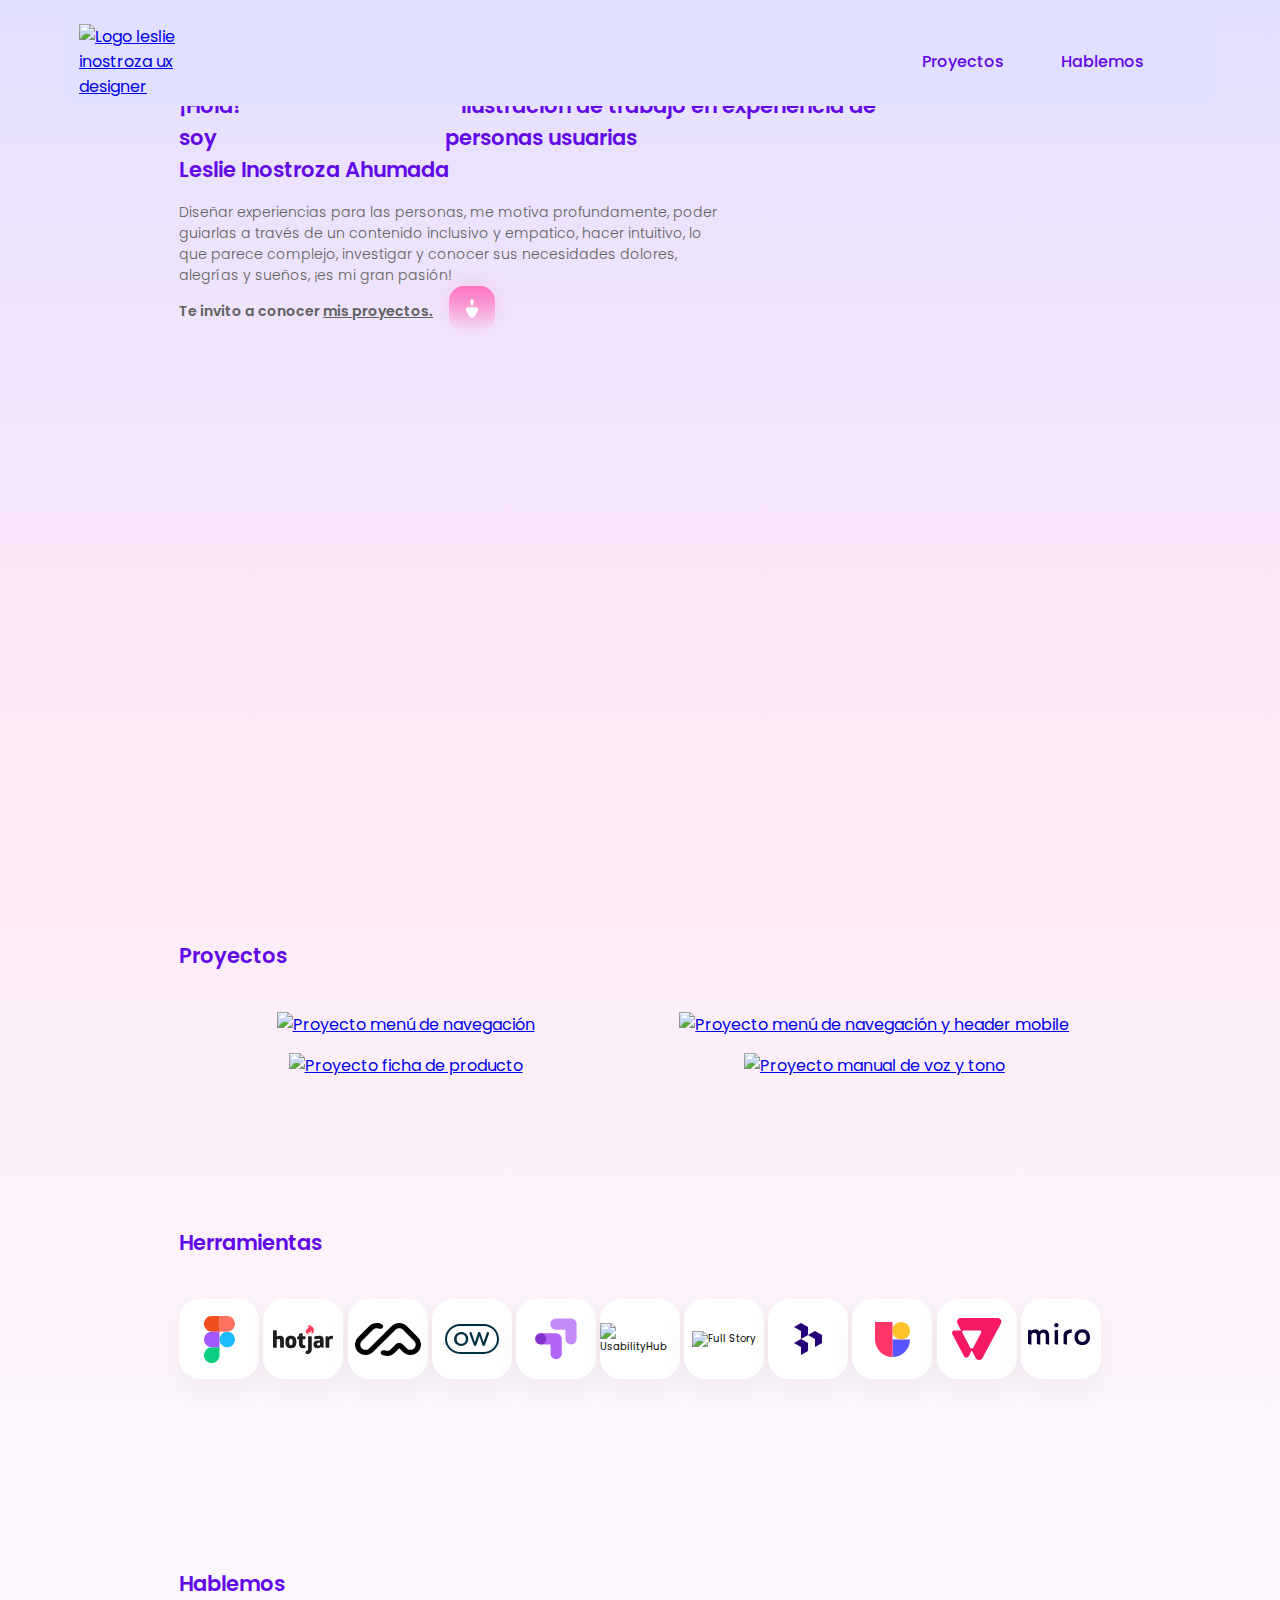
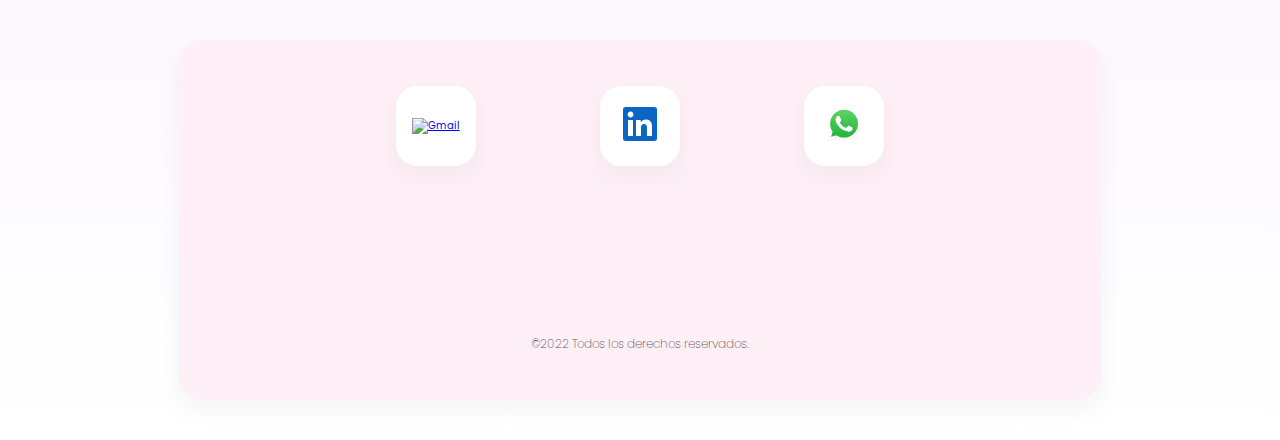
==== index.html @ a24a74ca "configuraciones" ====
<!DOCTYPE html>
<html lang="es">

<head>
  <meta charset="UTF-8">
  <meta http-equiv="X-UA-Compatible" content="IE=edge">
  <meta name="viewport" content="width=device-width, initial-scale=1.0">
  <title>Leslie Inostroza | UX Designer</title>
  <meta name="description" content="">
  <link rel="shortcut icon" href="file/favicon.ico" type="image/x-icon">
  <link rel="icon" href="file/favicon.ico" type="image/x-icon">
  <link rel="preconnect" href="https://fonts.googleapis.com">
  <link rel="preconnect" href="https://fonts.gstatic.com" crossorigin>
  <link href="https://fonts.googleapis.com/css2?family=Poppins:wght@100;200;300;400;500;600;700;800;900&display=swap"
    rel="stylesheet">
  <link rel="stylesheet" href="style.css">
</head>

<body>
  <!--Header mobile-->
  <section id="header-mobile">
    <nav>
      <a class="nav-item icon-nav" href="#">
        <img src="file/logo-2.png" alt="Logo leslie inostroza ux designer">
      </a>
      <div class="links">
        <a class="links-nav" href="#proyectos">
          Proyectos
        </a>
        <!--<a class="links-nav" href="#">
          Sobre mi
        </a>-->
        <a class="links-nav" href="#contacto">
          Hablemos
        </a>
      </div>
    </nav>
  </section>

  <!-- Resumén-->
  <section id="resumen">
    <div class="conteiner_section">
      <div class="content_text">
        <p>¡Hola!</p>
        <p>soy</p>
      </div>
      <div class="content_img">
        <img src="file/Leslie 1.png" alt="Ilustración de trabajo en experiencia de personas usuarias">
      </div>
    </div>
    <div class="name">
      <h1>Leslie Inostroza Ahumada</h1>
      <p class="text-resumen">Diseñar experiencias para las personas, me motiva profundamente, poder guiarlas a través
        de un contenido
        inclusivo y empatico, hacer intuitivo, lo que parece complejo, investigar y conocer sus necesidades dolores,
        alegrías y sueños,
        ¡es mi gran pasión!</p>
      <div class="link_proyectos">
        <p>Te invito a conocer <a href="#proyectos">mis proyectos.</a></p>

        <a class="icon-arrow" href="#proyectos">
          <svg width="26" height="25" viewBox="0 0 26 25" fill="none" xmlns="http://www.w3.org/2000/svg">
            <path
              d="M12.9931 11.2865C14.5261 11.2865 15.9236 11.3763 16.8347 11.5115C16.837 11.5136 16.8597 11.5188 16.898 11.5267L17.1591 11.5789C17.4924 11.6467 17.9931 11.7567 18.2173 11.8728C18.8553 12.2035 19.25 12.8501 19.25 13.5421V13.6024C19.2351 14.0535 18.8392 15.0012 18.8255 15.0012C18.1565 16.5955 16.0762 19.7387 14.6936 21.0023L14.6463 21.049C14.5421 21.1509 14.2887 21.3934 14.1164 21.5136C13.7975 21.7545 13.4027 21.875 13.008 21.875C12.5674 21.875 12.1578 21.7398 11.8227 21.4841C11.7619 21.4239 11.5049 21.1989 11.2915 20.9875C9.95475 19.7546 7.76891 16.5353 7.09996 14.8512C6.99325 14.5955 6.76606 13.949 6.75 13.6024C6.75 13.2717 6.82688 12.9558 6.97834 12.6547C7.19061 12.2785 7.52566 11.9785 7.92037 11.8126C8.19345 11.7069 9.01386 11.541 9.02878 11.541C9.92491 11.3763 11.3821 11.2865 12.9931 11.2865ZM13.0005 3.125C13.8736 3.125 14.5816 3.82613 14.5816 4.69089L14.2408 8.54425C14.2408 9.22265 13.6855 9.77265 13.0005 9.77265C12.3143 9.77265 11.7601 9.22265 11.7601 8.54425L11.4193 4.69089C11.4193 3.82613 12.1273 3.125 13.0005 3.125Z"
              fill="white" />
          </svg>
        </a>

      </div>
    </div>
  </section>

  <!-- Proyectos-->
  <section id="proyectos">
    <div class="name">
      <h2>Proyectos</h2>
    </div>

    <div class="content-carrusel">
      <div class="slider">

        <div class="slides">
          <div id="slide-1">
            <a href="proyectos/proyecto-1.html" target="_blank">
              <img class="img-slide" src="file/mCC.png" alt="Proyecto menú de navegación">
            </a>
            
          </div>
          <div id="slide-2">
            <a href="proyectos/proyecto-2.html">
              <img class="img-slide" src="file/tng.png" alt="Proyecto menú de navegación y header mobile">
            </a>
            
          </div>
          <div id="slide-3">
            <a href="proyectos/proyecto-3.html" target="_blank">
              <img class="img-slide" src="file/elite.png" alt="Proyecto ficha de producto">
            </a>
            
          </div>
          <div id="slide-4">
            <a href="proyectos/proyecto-4.html">
              <img class="img-slide" src="file/arcos.png" alt="Proyecto manual de voz y tono">
            </a>
            
          </div>


        </div>

        <p class="deslizar">Desliza hacía a la derecha, para conocer los proyectos.</p>
        <!-- <a href="#slide-1">1</a>
        <a href="#slide-2">2</a>
        <a href="#slide-3">3</a>
        <a href="#slide-4">4</a>
        <a href="#slide-5">5</a> -->
      </div>
    </div>

  </section>

  <!--Herramientas-->
  <section id="herramientas">
    <div class="name">
      <h2>Herramientas</h2>
    </div>

    <div class="content-carrusel">
      <!-- 
             https://via.placeholder.com/318x345"  -->

      <div class="slider">

        <div class="slides">
          <div id="slide-1" class="icono-herramienta">
            <svg width="31" height="47" viewBox="0 0 31 47" fill="none" xmlns="http://www.w3.org/2000/svg">
              <g clip-path="url(#clip0_2_64)">
                <path
                  d="M15.5 23.5C15.5 21.4225 16.3165 19.4301 17.7699 17.961C19.2233 16.492 21.1946 15.6667 23.25 15.6667C25.3054 15.6667 27.2767 16.492 28.7301 17.961C30.1835 19.4301 31 21.4225 31 23.5C31 25.5775 30.1835 27.57 28.7301 29.039C27.2767 30.5081 25.3054 31.3334 23.25 31.3334C21.1946 31.3334 19.2233 30.5081 17.7699 29.039C16.3165 27.57 15.5 25.5775 15.5 23.5Z"
                  fill="#1ABCFE" />
                <path
                  d="M0 39.1666C0 37.0891 0.816515 35.0967 2.26992 33.6276C3.72333 32.1586 5.69457 31.3333 7.75 31.3333H15.5V39.1666C15.5 41.2442 14.6835 43.2366 13.2301 44.7056C11.7767 46.1747 9.80543 47 7.75 47C5.69457 47 3.72333 46.1747 2.26992 44.7056C0.816515 43.2366 0 41.2442 0 39.1666H0Z"
                  fill="#0ACF83" />
                <path
                  d="M15.5 0V15.6667H23.25C25.3054 15.6667 27.2767 14.8414 28.7301 13.3723C30.1835 11.9033 31 9.91086 31 7.83333C31 5.7558 30.1835 3.76337 28.7301 2.29433C27.2767 0.825295 25.3054 0 23.25 0L15.5 0Z"
                  fill="#FF7262" />
                <path
                  d="M0 7.83333C0 9.91086 0.816515 11.9033 2.26992 13.3723C3.72333 14.8414 5.69457 15.6667 7.75 15.6667H15.5V0H7.75C5.69457 0 3.72333 0.825295 2.26992 2.29433C0.816515 3.76337 0 5.7558 0 7.83333H0Z"
                  fill="#F24E1E" />
                <path
                  d="M0 23.5C0 25.5775 0.816515 27.57 2.26992 29.039C3.72333 30.5081 5.69457 31.3334 7.75 31.3334H15.5V15.6667H7.75C5.69457 15.6667 3.72333 16.492 2.26992 17.961C0.816515 19.4301 0 21.4225 0 23.5H0Z"
                  fill="#A259FF" />
              </g>
              <defs>
                <clipPath id="clip0_2_64">
                  <rect width="31" height="47" fill="white" />
                </clipPath>
              </defs>
            </svg>
          </div>

          <div id="slide-2" class="icono-herramienta">
            <svg width="60" height="29" viewBox="0 0 60 29" fill="none" xmlns="http://www.w3.org/2000/svg">
              <g clip-path="url(#clip0_2_56)">
                <path fill-rule="evenodd" clip-rule="evenodd"
                  d="M3.72973 14.4592C4.35591 14.0783 5.07388 13.8778 5.80541 13.8795C6.80271 13.8795 7.11082 14.4673 7.11082 15.3328V21.7908C7.09027 21.9368 7.10386 22.0856 7.15052 22.2254C7.19717 22.3652 7.27558 22.492 7.37952 22.5959C7.48346 22.6998 7.61005 22.7778 7.74921 22.8237C7.88837 22.8696 8.03626 22.8821 8.18109 22.8604H9.80271C9.94814 22.8836 10.097 22.8721 10.2372 22.8268C10.3774 22.7815 10.5051 22.7038 10.61 22.5997C10.7149 22.4957 10.7941 22.3683 10.8412 22.2278C10.8883 22.0873 10.9019 21.9376 10.8811 21.7908V14.7694C10.8811 12.5242 9.96487 10.8423 6.82703 10.8423C5.77217 10.8321 4.73185 11.0905 3.80271 11.5935V6.36823C3.82615 6.2147 3.81206 6.05772 3.76165 5.91091C3.71123 5.7641 3.62603 5.63188 3.51341 5.52572C3.40079 5.41955 3.26415 5.34265 3.11535 5.30167C2.96655 5.26068 2.81006 5.25686 2.65946 5.29053H1.03784C0.894724 5.274 0.749749 5.2908 0.614099 5.33962C0.478449 5.38845 0.35575 5.468 0.255466 5.57213C0.155183 5.67627 0.0799946 5.80221 0.0357019 5.94024C-0.00859079 6.07827 -0.0208043 6.2247 3.50643e-06 6.36823V21.7582C-0.0262965 21.9066 -0.0170212 22.0592 0.0270579 22.2033C0.0711371 22.3474 0.148746 22.4788 0.25343 22.5866C0.358114 22.6944 0.486847 22.7755 0.628923 22.8231C0.770999 22.8707 0.922311 22.8835 1.07027 22.8604H2.6919C2.83738 22.8778 2.9849 22.8607 3.12269 22.8106C3.26048 22.7605 3.38473 22.6786 3.48553 22.5715C3.58634 22.4645 3.66092 22.3352 3.70331 22.194C3.74571 22.0528 3.75476 21.9035 3.72973 21.7582V14.4592Z"
                  fill="#1D1D1B" />
                <path fill-rule="evenodd" clip-rule="evenodd"
                  d="M17.9027 13.806C19.1838 13.806 19.6459 14.6225 19.6459 16.982C19.6459 19.3415 19.1838 20.1579 17.9027 20.1579C16.6216 20.1579 16.1513 19.3415 16.1513 16.982C16.1513 14.6225 16.6216 13.806 17.9027 13.806ZM17.9027 23.1543C22.2162 23.1543 23.3757 20.6315 23.3757 16.982C23.3757 13.3325 22.2162 10.8097 17.9027 10.8097C13.5892 10.8097 12.4216 13.3325 12.4216 16.982C12.4216 20.6315 13.5892 23.1543 17.9027 23.1543Z"
                  fill="#1D1D1B" />
                <path fill-rule="evenodd" clip-rule="evenodd"
                  d="M25.946 11.2506L24.8919 11.5363C24.2189 11.7241 23.9595 12.0344 23.9595 12.6385V13.1692C23.939 13.3163 23.9528 13.4661 23.9999 13.6069C24.047 13.7476 24.126 13.8754 24.2306 13.98C24.3353 14.0846 24.4628 14.1632 24.6029 14.2095C24.743 14.2559 24.8919 14.2687 25.0378 14.2469H25.946V19.0149C25.946 21.7745 27.1378 23.1543 30.446 23.1543C30.7969 23.1543 31.147 23.1215 31.4919 23.0563C31.7624 23.0091 32.0067 22.8648 32.1796 22.6502C32.3525 22.4355 32.4424 22.165 32.4324 21.8888V21.1214C32.4348 20.9892 32.4102 20.8581 32.3601 20.7359C32.31 20.6138 32.2355 20.5034 32.1412 20.4115C32.0469 20.3196 31.9348 20.2482 31.812 20.2018C31.6891 20.1554 31.5581 20.1349 31.427 20.1416H31.2C30.0081 20.1416 29.6595 19.6191 29.6595 18.7129V14.2469H31.4595C31.6049 14.2701 31.7537 14.2587 31.8939 14.2134C32.0342 14.1681 32.1619 14.0903 32.2668 13.9863C32.3717 13.8822 32.4509 13.7548 32.498 13.6143C32.545 13.4738 32.5587 13.3242 32.5378 13.1774V12.2466C32.5583 12.0996 32.5445 11.9497 32.4974 11.809C32.4504 11.6682 32.3713 11.5405 32.2667 11.4359C32.162 11.3313 32.0345 11.2527 31.8944 11.2063C31.7543 11.16 31.6054 11.1472 31.4595 11.1689H29.6433V9.20948C29.6433 8.48285 29.2216 7.99298 28.2405 8.25424L27.0324 8.58082C26.2216 8.80942 25.9135 9.07068 25.9135 9.74833L25.946 11.2506Z"
                  fill="#1D1D1B" />
                <path fill-rule="evenodd" clip-rule="evenodd"
                  d="M38.773 12.2466C38.7949 12.1 38.7824 11.9502 38.7364 11.8094C38.6904 11.6686 38.6121 11.5406 38.508 11.4357C38.4039 11.3309 38.2768 11.2521 38.1369 11.2058C37.997 11.1594 37.8483 11.1468 37.7027 11.1689H36.1378C35.9922 11.1468 35.8435 11.1594 35.7036 11.2058C35.5638 11.2521 35.4367 11.3309 35.3325 11.4357C35.2284 11.5406 35.1502 11.6686 35.1042 11.8094C35.0582 11.9502 35.0456 12.1 35.0676 12.2466V24.281C35.0866 24.4729 35.066 24.6667 35.007 24.8503C34.9479 25.0338 34.8518 25.203 34.7246 25.3472C34.5973 25.4914 34.4418 25.6075 34.2678 25.6882C34.0938 25.7688 33.9051 25.8123 33.7135 25.8159C32.9027 25.9138 32.6676 26.3629 32.6676 26.8772V27.9468C32.6676 28.6489 33.2027 29 34.0622 29C36.4946 29 38.773 27.7345 38.773 24.5586V12.2466Z"
                  fill="#1D1D1B" />
                <path fill-rule="evenodd" clip-rule="evenodd"
                  d="M47.027 17.431V20.0192C46.5576 20.4124 45.9585 20.6135 45.3486 20.5825C45.1666 20.5934 44.9843 20.5651 44.814 20.4994C44.6438 20.4337 44.4894 20.3321 44.3612 20.2015C44.233 20.0709 44.134 19.9142 44.0708 19.742C44.0075 19.5697 43.9816 19.3859 43.9946 19.2027C43.9946 18.2883 44.4162 17.7821 45.4703 17.6351L47.027 17.431ZM45.6486 13.8305C46.6541 13.8305 47.027 14.1081 47.027 14.647V15.3899L44.9027 15.6022C42.8108 15.8145 40.5 16.2799 40.5 19.4395C40.5 21.1948 41.5054 23.1543 44.4649 23.1543C45.7152 23.1864 46.9334 22.7533 47.8865 21.9378L47.9838 22.1092C48.2838 22.6481 48.4946 22.8277 49.0784 22.8277H49.573C49.7181 22.8513 49.8668 22.84 50.0067 22.7948C50.1467 22.7495 50.2741 22.6715 50.3784 22.5672C50.4828 22.463 50.5612 22.3353 50.6072 22.1947C50.6532 22.0541 50.6656 21.9045 50.6432 21.7582V15.2266C50.6432 12.614 49.8324 10.8097 45.6486 10.8097C44.4347 10.8171 43.228 10.9985 42.0649 11.3485C41.8068 11.4271 41.5843 11.5943 41.4361 11.8211C41.288 12.0479 41.2235 12.3198 41.2541 12.5895V13.2182C41.2494 13.3973 41.2885 13.5749 41.3679 13.7353C41.4473 13.8957 41.5646 14.0339 41.7096 14.1379C41.8545 14.2419 42.0226 14.3085 42.1991 14.3318C42.3755 14.3551 42.555 14.3343 42.7216 14.2714C43.6817 14.0199 44.6656 13.8721 45.6568 13.8305H45.6486Z"
                  fill="#1D1D1B" />
                <path fill-rule="evenodd" clip-rule="evenodd"
                  d="M60 11.8629C60 11.2097 59.6757 10.8097 58.6216 10.8097C57.4 10.8124 56.2138 11.223 55.2487 11.9772C54.9162 11.3975 54.8433 11.1608 54.1946 11.1608H53.6108C53.4644 11.1383 53.3149 11.151 53.1743 11.1978C53.0337 11.2445 52.906 11.3241 52.8017 11.4299C52.6974 11.5357 52.6194 11.6649 52.574 11.8068C52.5286 11.9487 52.5172 12.0994 52.5406 12.2466V21.799C52.5214 21.9444 52.536 22.0922 52.5833 22.2309C52.6306 22.3696 52.7092 22.4954 52.813 22.5983C52.9167 22.7012 53.0428 22.7784 53.1812 22.8239C53.3197 22.8694 53.4668 22.8819 53.6108 22.8604H55.2324C55.3773 22.8822 55.5252 22.8696 55.6643 22.8237C55.8035 22.7778 55.9301 22.6998 56.034 22.5959C56.1379 22.4921 56.2164 22.3652 56.263 22.2254C56.3097 22.0856 56.3233 21.9368 56.3027 21.7908V14.6061C57.0971 14.1085 58.0188 13.8559 58.9541 13.8795C59.0949 13.8935 59.237 13.8758 59.3702 13.8278C59.5034 13.7798 59.6244 13.7027 59.7244 13.602C59.8244 13.5012 59.901 13.3794 59.9487 13.2453C59.9964 13.1112 60.0139 12.9681 60 12.8263V11.8629Z"
                  fill="#1D1D1B" />
                <path
                  d="M40.3459 3.04533C38.9757 0.547016 34.9459 0 34.9459 0C35.1966 0.260699 35.3852 0.575418 35.4972 0.92033C35.6093 1.26524 35.6419 1.6313 35.5927 1.9908C35.5435 2.3503 35.4137 2.69381 35.2131 2.99533C35.0126 3.29685 34.7465 3.54847 34.4351 3.73114C32.9351 4.76802 32.3432 6.11515 32.9838 7.59291C33.2356 8.10114 33.6182 8.53207 34.0916 8.8408C34.5651 9.14954 35.1121 9.32477 35.6757 9.34825C35.3719 8.65914 35.3202 7.88402 35.5297 7.16019L35.6027 6.90709C35.732 7.14039 35.9304 7.32718 36.1703 7.44136C36.4101 7.55554 36.6794 7.59139 36.9405 7.54392C37.2843 7.40164 37.5629 7.1353 37.7219 6.79704C37.8808 6.45878 37.9087 6.07295 37.8 5.71509C37.7581 5.52931 37.6898 5.35058 37.5973 5.1844H37.6784C38.5378 5.42934 38.9513 6.72748 38.6108 8.08277C38.5051 8.49124 38.3295 8.87803 38.0919 9.22579C38.7362 9.02987 39.3225 8.67706 39.7991 8.19858C40.2757 7.7201 40.6278 7.1307 40.8243 6.48254C41.0946 5.31675 40.924 4.0914 40.3459 3.04533Z"
                  fill="#FD3A5C" />
              </g>
              <defs>
                <clipPath id="clip0_2_56">
                  <rect width="60" height="29" fill="white" />
                </clipPath>
              </defs>
            </svg>
          </div>
          <div id="slide-3" class="icono-herramienta">
            <svg width="66" height="33" viewBox="0 0 66 33" fill="none" xmlns="http://www.w3.org/2000/svg">
              <g clip-path="url(#clip0_2_54)">
                <path fill-rule="evenodd" clip-rule="evenodd"
                  d="M3.09647 29.0044C-1.03221 24.9119 -1.03215 18.2769 3.0966 14.1845L14.3105 3.06933C17.8007 -0.390186 23.1242 -0.925225 27.1814 1.46422C28.4364 2.20329 28.4254 3.89873 27.3932 4.92183C26.361 5.94495 24.6761 5.85689 23.275 5.45072C21.481 4.93062 19.4634 5.37182 18.0484 6.77431L6.8345 17.8895C4.77014 19.9357 4.77012 23.2532 6.83443 25.2995C8.89885 27.3457 12.246 27.3457 14.3104 25.2995L36.7378 3.06948C40.8666 -1.02294 47.5607 -1.02295 51.6895 3.06942L62.9033 14.1845C67.0322 18.2769 67.0322 24.912 62.9034 29.0044C58.7746 33.0968 52.0806 33.0968 47.9518 29.0044L44.2139 25.2994L39.5415 29.9307C36.0512 33.3902 30.7278 33.9253 26.6705 31.5358C25.4155 30.7967 25.4265 29.1013 26.4587 28.0782C27.4909 27.0551 29.1758 27.1431 30.5769 27.5493C32.371 28.0694 34.3885 27.6282 35.8035 26.2257L40.6094 21.4621C42.6001 19.4889 45.8276 19.4889 47.8182 21.4621L51.6897 25.2995C53.7541 27.3457 57.1012 27.3457 59.1655 25.2995C61.2299 23.2533 61.2298 19.9356 59.1655 17.8895L47.9516 6.77444C45.8872 4.72828 42.5402 4.72828 40.4758 6.77451L18.0483 29.0045C13.9195 33.097 7.22522 33.097 3.09647 29.0044Z"
                  fill="black" />
              </g>
              <defs>
                <clipPath id="clip0_2_54">
                  <rect width="66" height="33" fill="white" />
                </clipPath>
              </defs>
            </svg>

          </div>
          <div id="slide-4" class="icono-herramienta">
            <svg width="54" height="30" viewBox="0 0 54 30" fill="none" xmlns="http://www.w3.org/2000/svg">
              <path fill-rule="evenodd" clip-rule="evenodd"
                d="M39 0H15C11.0218 0 7.20644 1.58035 4.3934 4.3934C1.58035 7.20644 0 11.0218 0 15C0 18.9782 1.58035 22.7936 4.3934 25.6066C7.20644 28.4196 11.0218 30 15 30H39C42.9782 30 46.7936 28.4196 49.6066 25.6066C52.4196 22.7936 54 18.9782 54 15C54 11.0218 52.4196 7.20644 49.6066 4.3934C46.7936 1.58035 42.9782 0 39 0ZM39 2C42.4478 2 45.7544 3.36964 48.1924 5.80761C50.6304 8.24558 52 11.5522 52 15C52 18.4478 50.6304 21.7544 48.1924 24.1924C45.7544 26.6304 42.4478 28 39 28H15C11.5522 28 8.24558 26.6304 5.80761 24.1924C3.36964 21.7544 2 18.4478 2 15C2 11.5522 3.36964 8.24558 5.80761 5.80761C8.24558 3.36964 11.5522 2 15 2H39ZM21.2 10C21.8646 10.6471 22.386 11.4265 22.7305 12.2878C23.075 13.1491 23.235 14.073 23.2 15C23.2165 15.9336 23.0383 16.8604 22.6768 17.7212C22.3152 18.5821 21.7782 19.3582 21.1 20C20.4399 20.647 19.6582 21.1568 18.8 21.5001C17.9418 21.8433 17.0242 22.0132 16.1 22C15.1748 22.0219 14.2547 21.8558 13.3955 21.5118C12.5363 21.1678 11.7559 20.653 11.1015 19.9985C10.447 19.3441 9.93223 18.5637 9.58821 17.7045C9.24418 16.8453 9.07809 15.9252 9.1 15C9.1585 13.1312 9.90654 11.3501 11.2 10C11.8601 9.35304 12.6418 8.84321 13.5 8.49994C14.3582 8.15668 15.2758 7.98676 16.2 8C17.127 7.96504 18.0509 8.12498 18.9122 8.46949C19.7735 8.814 20.5529 9.3354 21.2 10ZM34.3 8.1C34.5725 8.09138 34.8398 8.17581 35.0579 8.3394C35.2761 8.50299 35.432 8.73598 35.5 9L38.5 18.2L41.7 9C41.798 8.75421 41.9619 8.54018 42.1736 8.38141C42.3853 8.22265 42.6366 8.12528 42.9 8.1C43.2017 8.09895 43.4927 8.21156 43.715 8.41541C43.9374 8.61925 44.0749 8.89938 44.1 9.2C44.1156 9.37282 44.0808 9.54646 44 9.7L40 20.9C39.94 21.1766 39.7893 21.4251 39.5719 21.6063C39.3545 21.7875 39.0828 21.8908 38.8 21.9H38.6C38.313 21.9061 38.0335 21.8082 37.813 21.6245C37.5924 21.4407 37.4458 21.1834 37.4 20.9L34.4 12.1L31.4 20.9C31.3542 21.1834 31.2076 21.4407 30.987 21.6245C30.7665 21.8082 30.487 21.9061 30.2 21.9H30C29.713 21.9061 29.4335 21.8082 29.213 21.6245C28.9924 21.4407 28.8458 21.1834 28.8 20.9L24.5 9.8C24.4093 9.65013 24.3739 9.47323 24.4 9.3C24.4051 8.98335 24.5332 8.68111 24.7572 8.45717C24.9811 8.23323 25.2833 8.10515 25.6 8.1C25.8648 8.12074 26.1182 8.21637 26.3307 8.37573C26.5432 8.53509 26.706 8.75161 26.8 9L29.9 18.3L32.9 9C32.968 8.73598 33.1239 8.50299 33.342 8.3394C33.5602 8.17581 33.8275 8.09138 34.1 8.1H34.3ZM16.2 10.2C15.5836 10.1966 14.9731 10.319 14.4056 10.5597C13.8382 10.8004 13.3259 11.1544 12.9 11.6C12.4618 12.0433 12.1271 12.578 11.9196 13.1657C11.7122 13.7535 11.6372 14.3799 11.7 15C11.6744 16.2593 12.1408 17.479 13 18.4C13.428 18.8427 13.9408 19.1948 14.5077 19.4353C15.0747 19.6758 15.6842 19.7997 16.3 19.7997C16.9158 19.7997 17.5253 19.6758 18.0923 19.4353C18.6592 19.1948 19.172 18.8427 19.6 18.4C20.3743 17.5289 20.8045 16.4055 20.81 15.24V15C20.8356 14.3797 20.7356 13.7605 20.516 13.1798C20.2965 12.599 19.9619 12.0686 19.5323 11.6203C19.1027 11.172 18.587 10.8152 18.0161 10.5711C17.4452 10.327 16.8309 10.2008 16.21 10.2H16.2Z"
                fill="#013042" />
            </svg>
          </div>
          <div id="slide-5" class="icono-herramienta">
            <svg width="42" height="42" viewBox="0 0 42 42" fill="none" xmlns="http://www.w3.org/2000/svg">
              <path
                d="M26.7291 20.7396C26.6901 17.6588 24.138 15.2708 21 15.2708H5.89581C2.92706 15.4088 0.427063 17.7526 0.427063 20.7396C0.427063 23.7265 2.92706 26.3307 5.89581 26.4687H15.5312V35.5833C15.5312 38.7682 18.1666 41.3125 21.2604 41.3125C24.3515 41.3125 26.7291 38.7682 26.7291 35.5833V20.7396Z"
                fill="#B366F6" />
              <path
                d="M5.76561 26.4687C8.85783 26.4687 11.3646 23.962 11.3646 20.8698C11.3646 17.7776 8.85783 15.2708 5.76561 15.2708C2.6734 15.2708 0.166656 17.7776 0.166656 20.8698C0.166656 23.962 2.6734 26.4687 5.76561 26.4687Z"
                fill="#8430CE" />
              <path
                d="M41.5729 5.89581C41.5338 2.81508 38.9817 0.427063 35.8437 0.427063H20.7396C17.7708 0.565084 15.2708 2.90883 15.2708 5.89581C15.2708 8.88279 17.7708 11.487 20.7396 11.625H30.375V20.7396C30.375 23.9245 33.0104 26.4687 36.1041 26.4687C39.1953 26.4687 41.5729 23.9245 41.5729 20.7396V5.89581Z"
                fill="#C58AF8" />
            </svg>
          </div>
          <div id="slide-1" class="icono-herramienta">
            <img src="file/UH.png" alt="UsabilityHub">
          </div>
          <div id="slide-2" class="icono-herramienta">
            <img src="file/fs.png" alt="Full Story">
          </div>
          <div id="slide-3" class="icono-herramienta">
            <svg width="32" height="32" viewBox="0 0 32 32" fill="none" xmlns="http://www.w3.org/2000/svg">
              <path fill-rule="evenodd" clip-rule="evenodd"
                d="M30 20L23 24V16L16 11.956L23 8L30 12V20ZM15.999 12L8.999 16V8L2 4L9 0L15.999 4V12ZM15.999 28L8.999 32L9 24L2 20L8.999 16L15.999 20V28Z"
                fill="#230078" />
            </svg>
          </div>
          <div id="slide-4" class="icono-herramienta">
            <svg width="35" height="35" viewBox="0 0 35 35" fill="none" xmlns="http://www.w3.org/2000/svg">
              <path fill-rule="evenodd" clip-rule="evenodd" d="M17.5 17.5H35C35 27.1923 27.1923 35 17.5 35V17.5Z"
                fill="#5854FF" />
              <path fill-rule="evenodd" clip-rule="evenodd" d="M17.5 0H0V17.5C0 27.1923 7.80769 35 17.5 35V0Z"
                fill="#FF3666" />
              <path fill-rule="evenodd" clip-rule="evenodd"
                d="M35 8.75C35 13.5962 31.0962 17.5 26.25 17.5C21.4038 17.5 17.5 13.5962 17.5 8.75C17.5 3.90385 21.4038 0 26.25 0C31.0962 0 35 3.90385 35 8.75Z"
                fill="#FFC329" />
            </svg>
          </div>
          <div id="slide-5" class="icono-herramienta">
            <svg width="50" height="42" viewBox="0 0 50 42" fill="none" xmlns="http://www.w3.org/2000/svg">
              <path
                d="M45.6776 0H8.80763C5.94872 0 4.11804 3.02386 5.45581 5.5377L9.1438 12.4858H2.45791C2.0345 12.4859 1.6183 12.5949 1.24962 12.802C0.880939 13.0092 0.572279 13.3075 0.353533 13.6682C0.134787 14.0289 0.0133699 14.4397 0.00104247 14.8608C-0.0112849 15.2818 0.0858942 15.699 0.283168 16.0717L12.1456 38.4098C12.3548 38.8027 12.6675 39.1314 13.0504 39.3607C13.4332 39.59 13.8716 39.7112 14.3184 39.7112C14.7652 39.7112 15.2036 39.59 15.5864 39.3607C15.9693 39.1314 16.2821 38.8027 16.4912 38.4098L19.7129 32.3758L23.7548 39.9889C25.1773 42.6666 29.0309 42.6715 30.4584 39.9968L48.9387 5.39744C50.245 2.9503 48.4626 0 45.6776 0ZM29.1157 14.7829L21.1472 29.7051C21.008 29.9663 20.7998 30.1849 20.5451 30.3374C20.2904 30.4898 19.9988 30.5703 19.7015 30.5703C19.4043 30.5703 19.1127 30.4898 18.858 30.3374C18.6032 30.1849 18.3951 29.9663 18.2558 29.7051L10.3643 14.8457C10.2324 14.5979 10.167 14.3205 10.1745 14.0402C10.182 13.76 10.2621 13.4864 10.4071 13.246C10.552 13.0056 10.7569 12.8065 11.0019 12.668C11.2469 12.5295 11.5237 12.4562 11.8055 12.4554H27.7099C27.9846 12.4554 28.2547 12.5262 28.4938 12.6608C28.733 12.7954 28.933 12.9892 29.0745 13.2235C29.216 13.4578 29.2942 13.7246 29.3014 13.9978C29.3086 14.2711 29.2446 14.5415 29.1157 14.7829Z"
                fill="#F71963" />
            </svg>
          </div>

          <div id="slide-5" class="icono-herramienta">
            <svg width="68" height="34" viewBox="0 0 68 34" fill="none" xmlns="http://www.w3.org/2000/svg">
              <path fill-rule="evenodd" clip-rule="evenodd" d="M27.642 22.11V8.319L31.053 7.654V22.804L27.642 22.11V22.11ZM36.561 13.816C36.561 9.699 38.998 8.475 42.748 7.62L44.714 7.302V10.857L42.748 11.217C41.058 11.539 39.973 12.408 39.973 14.332V22.803L36.561 22.11V13.816V13.816ZM22.134 13.321V22.803L18.723 22.11V13.32C18.723 11.817 17.624 10.747 16.005 10.747C14.386 10.747 13.287 11.817 13.287 13.321V22.803L9.876 22.11V13.32C9.876 11.817 8.777 10.747 7.158 10.747C5.51 10.747 4.412 11.817 4.412 13.321V22.803L1 22.11V8.319L4.412 7.654V9.215C5.366 8.059 6.812 7.335 8.459 7.335C9.799 7.335 11.439 8.077 12.366 9.404C13.295 8.195 14.848 7.402 16.754 7.376C19.154 7.344 22.134 8.839 22.134 13.321V13.321ZM55.412 23.121C50.674 23.121 47.505 19.953 47.505 15.214C47.505 10.475 50.674 7.336 55.412 7.336C59.976 7.336 63 10.476 63 15.214C63 19.953 59.976 23.122 55.412 23.122V23.121ZM55.412 19.924C57.883 19.924 59.512 18.034 59.512 15.214C59.512 12.394 57.883 10.534 55.412 10.534C52.767 10.534 50.993 12.394 50.993 15.214C50.993 18.034 52.767 19.924 55.413 19.924H55.412ZM29.42 5.294C28.131 5.294 27.27 4.432 27.27 3.143C27.27 1.853 28.131 1 29.42 1C30.661 1 31.484 1.854 31.484 3.143C31.484 4.432 30.661 5.293 29.42 5.293V5.294Z" fill="#050038"/>
              </svg>
          </div>


        </div>
      </div>
    </div>

  </section>

  <!--Footer-->

  <footer id="contacto">
    <div class="name">
      <h2>Hablemos</h2>
    </div>
    <div class="content-contacto">
      <div class="slides">
        <div id="slide-1">
          <a href="mailto:leslie.ino@gmail.com" target="_blank">
            <img src="file/gmail.png" alt="Gmail">
          </a>

        </div>
        <div id="slide-2">
          <a href="https://www.linkedin.com/in/leslieinostroza/" target="_blank">
            <svg width="34" height="34" viewBox="0 0 34 34" fill="none" xmlns="http://www.w3.org/2000/svg">
              <path
                d="M34 2.5V31.5C34 32.163 33.7366 32.7989 33.2678 33.2678C32.7989 33.7366 32.163 34 31.5 34H2.5C1.83696 34 1.20107 33.7366 0.732233 33.2678C0.263392 32.7989 0 32.163 0 31.5L0 2.5C0 1.83696 0.263392 1.20107 0.732233 0.732233C1.20107 0.263392 1.83696 0 2.5 0L31.5 0C32.163 0 32.7989 0.263392 33.2678 0.732233C33.7366 1.20107 34 1.83696 34 2.5V2.5ZM10 13H5V29H10V13ZM10.45 7.5C10.4526 7.12179 10.3807 6.74677 10.2384 6.39634C10.0961 6.04591 9.88621 5.72695 9.62063 5.45765C9.35505 5.18836 9.03903 4.97402 8.69062 4.82686C8.3422 4.67971 7.96821 4.60262 7.59 4.6H7.5C6.73087 4.6 5.99325 4.90553 5.44939 5.44939C4.90553 5.99325 4.6 6.73087 4.6 7.5C4.6 8.26913 4.90553 9.00675 5.44939 9.55061C5.99325 10.0945 6.73087 10.4 7.5 10.4V10.4C7.87824 10.4093 8.2546 10.344 8.60758 10.2078C8.96057 10.0716 9.28326 9.86717 9.55721 9.60622C9.83117 9.34527 10.051 9.03289 10.2042 8.68694C10.3574 8.34099 10.4409 7.96824 10.45 7.59V7.5ZM29 19.28C29 14.47 25.94 12.6 22.9 12.6C21.9046 12.5502 20.9136 12.7622 20.0258 13.2149C19.1379 13.6676 18.3843 14.3451 17.84 15.18H17.7V13H13V29H18V20.49C17.9277 19.6184 18.2023 18.7535 18.764 18.0832C19.3257 17.4129 20.1292 16.9913 21 16.91H21.19C22.78 16.91 23.96 17.91 23.96 20.43V29H28.96L29 19.28Z"
                fill="#0A66C2" />
            </svg>
          </a>

        </div>
        <div id="slide-3">
          <a href="https://wa.me/56949553892/?text=Hola Leslie, me interesó tu trabajo, ¿podemos conversar?"
            target="_blank">
            <svg width="36" height="36" viewBox="0 0 36 36" fill="none" xmlns="http://www.w3.org/2000/svg">
              <path
                d="M1.75699 34.14L4.06099 25.746C2.64152 23.2872 1.89416 20.4982 1.89399 17.659C1.89399 8.73604 9.16199 1.46704 18.085 1.46704C22.419 1.46704 26.48 3.15704 29.551 6.21004C31.0583 7.71078 32.2534 9.49515 33.0675 11.4602C33.8816 13.4252 34.2984 15.5321 34.294 17.659C34.294 26.582 27.026 33.85 18.102 33.85C15.39 33.85 12.728 33.168 10.356 31.871L1.75699 34.141V34.14Z"
                fill="url(#paint0_linear_394_1642)" />
              <path
                d="M1.177 34.7201L3.566 26.0361C2.0981 23.4886 1.32723 20.5993 1.331 17.6591C1.314 8.39412 8.838 0.870117 18.085 0.870117C22.573 0.870117 26.787 2.61012 29.96 5.78412C31.524 7.33997 32.7636 9.19072 33.6071 11.2291C34.4506 13.2675 34.8813 15.4531 34.874 17.6591C34.874 26.9061 27.35 34.4301 18.102 34.4301C15.287 34.4301 12.54 33.7301 10.083 32.3831L1.177 34.7201ZM10.476 29.3631L10.988 29.6701C13.137 30.9417 15.5879 31.6134 18.085 31.6151C25.763 31.6151 32.025 25.3541 32.025 17.6751C32.025 13.9561 30.575 10.4421 27.947 7.81512C26.6547 6.5155 25.118 5.48449 23.4254 4.7815C21.7328 4.07851 19.9178 3.71745 18.085 3.71912C10.39 3.72012 4.13 9.98112 4.13 17.6601C4.13 20.2871 4.864 22.8641 6.263 25.0821L6.587 25.6111L5.171 30.7631L10.477 29.3641L10.476 29.3631Z"
                fill="url(#paint1_linear_394_1642)" />
              <path fill-rule="evenodd" clip-rule="evenodd"
                d="M13.905 10.63C13.598 9.93 13.257 9.913 12.967 9.913C12.711 9.896 12.437 9.896 12.147 9.896C11.875 9.896 11.414 9.998 11.022 10.425C10.629 10.851 9.55499 11.858 9.55499 13.922C9.55499 15.987 11.056 17.983 11.261 18.256C11.465 18.529 14.161 22.896 18.427 24.586C21.975 25.985 22.692 25.712 23.46 25.626C24.227 25.541 25.934 24.62 26.292 23.63C26.633 22.658 26.633 21.805 26.531 21.634C26.429 21.464 26.138 21.361 25.729 21.139C25.302 20.935 23.255 19.911 22.863 19.774C22.47 19.638 22.197 19.57 21.924 19.979C21.651 20.406 20.849 21.344 20.594 21.617C20.354 21.89 20.099 21.924 19.689 21.719C19.263 21.515 17.915 21.071 16.311 19.638C15.065 18.528 14.229 17.147 13.973 16.738C13.735 16.311 13.939 16.089 14.161 15.884C14.349 15.697 14.588 15.39 14.793 15.151C14.997 14.911 15.065 14.724 15.219 14.451C15.355 14.178 15.287 13.922 15.185 13.718C15.082 13.53 14.281 11.465 13.905 10.629V10.63Z"
                fill="white" />
              <defs>
                <linearGradient id="paint0_linear_394_1642" x1="18.022" y1="34.139" x2="18.022" y2="1.46104"
                  gradientUnits="userSpaceOnUse">
                  <stop stop-color="#20B038" />
                  <stop offset="1" stop-color="#60D66A" />
                </linearGradient>
                <linearGradient id="paint1_linear_394_1642" x1="18.022" y1="34.7241" x2="18.022" y2="0.875117"
                  gradientUnits="userSpaceOnUse">
                  <stop stop-color="#F9F9F9" />
                  <stop offset="1" stop-color="white" />
                </linearGradient>
              </defs>
            </svg>
          </a>

        </div>
      </div>
      <div class="small-text">
        <p>©2022 Todos los derechos reservados.</p>
      </div>
    </div>
  </footer>

  <!--Menú Mobile-->
  <section id="menu-mobile">
    <nav>
      <a class="nav-item" href="#contacto">
        <svg width="26" height="26" viewBox="0 0 26 26" fill="none" xmlns="http://www.w3.org/2000/svg">
          <path d="M12.752 2.94092C18.6687 2.94092 23.1478 7.79195 23.1478 13.3419C23.1478 19.7787 17.8978 23.7743 12.7312 23.7743C11.0228 23.7743 9.12698 23.3152 7.60615 22.4181C7.0749 22.0947 6.62698 21.8547 6.05407 22.0425L3.9499 22.6684C3.41865 22.8353 2.93948 22.4181 3.09573 21.8547L3.79365 19.5179C3.90823 19.1945 3.8874 18.8502 3.72073 18.579C2.8249 16.9307 2.31448 15.1259 2.31448 13.3732C2.31448 7.88584 6.6999 2.94092 12.752 2.94092ZM17.5124 12.0483C16.7728 12.0483 16.1791 12.643 16.1791 13.3837C16.1791 14.1139 16.7728 14.719 17.5124 14.719C18.252 14.719 18.8457 14.1139 18.8457 13.3837C18.8457 12.643 18.252 12.0483 17.5124 12.0483ZM12.7103 12.0483C11.9812 12.0379 11.377 12.643 11.377 13.3732C11.377 14.1139 11.9707 14.7086 12.7103 14.719C13.4499 14.719 14.0437 14.1139 14.0437 13.3837C14.0437 12.643 13.4499 12.0483 12.7103 12.0483ZM7.90823 12.0483C7.16865 12.0483 6.5749 12.643 6.5749 13.3837C6.5749 14.1139 7.17907 14.719 7.90823 14.719C8.64782 14.7086 9.24157 14.1139 9.24157 13.3837C9.24157 12.643 8.64782 12.0483 7.90823 12.0483Z" fill="white"/>
          </svg>
          
        <!--<span>Sobre</span> -->
      </a>

      <a class="nav-item" href="#">
        <svg width="25" height="25" viewBox="0 0 25 25" fill="none" xmlns="http://www.w3.org/2000/svg">
          <path
            d="M9.51539 21.6391V18.4539C9.51539 17.6409 10.1793 16.9817 10.9984 16.9817H13.9923C14.3856 16.9817 14.7628 17.1368 15.0409 17.4129C15.319 17.689 15.4753 18.0635 15.4753 18.4539V21.6391C15.4728 21.9771 15.6063 22.3021 15.8462 22.542C16.0861 22.7819 16.4126 22.9168 16.7531 22.9168H18.7957C19.7496 22.9193 20.6654 22.5448 21.3408 21.876C22.0162 21.2072 22.3958 20.2991 22.3958 19.3521V10.2781C22.3958 9.51314 22.0542 8.7875 21.4631 8.29669L14.5146 2.78753C13.3059 1.82158 11.5741 1.85277 10.4014 2.8616L3.61147 8.29669C2.99244 8.77303 2.62245 9.50083 2.60417 10.2781V19.3428C2.60417 21.3167 4.21602 22.9168 6.20435 22.9168H8.2003C8.90753 22.9168 9.48229 22.3504 9.48741 21.6483L9.51539 21.6391Z"
            fill="white" />
        </svg>
        <!--<span>Inicio </span>-->
      </a>
      <a class="nav-item" href="#proyectos">
        <svg width="25" height="25" viewBox="0 0 25 25" fill="none" xmlns="http://www.w3.org/2000/svg">
          <path
            d="M22.7187 13.3494C22.7937 13.3916 22.8087 13.481 22.8117 13.5151L22.8125 13.5287L22.7291 18.9084C22.7291 21.0544 21.0664 22.8043 18.9727 22.9116L18.7688 22.9168H6.22082C4.10062 22.9168 2.37165 21.2339 2.26566 19.1148L2.26051 18.9084L2.18755 13.5287C2.18755 13.5287 2.18755 13.4021 2.28135 13.3494C2.36473 13.2966 2.46895 13.3599 2.47937 13.3705C4.58459 14.784 7.1171 15.7228 9.77468 16.1131C10.1499 16.1658 10.5251 15.9232 10.6293 15.5434C10.8442 14.7325 11.508 14.1812 12.3201 14.1155L12.4844 14.1089H12.5156C13.4015 14.1089 14.1414 14.6785 14.3707 15.5434C14.4749 15.9232 14.8501 16.1658 15.2253 16.1131C17.8829 15.7228 20.4154 14.784 22.5206 13.3705C22.5206 13.3705 22.5415 13.3599 22.5623 13.3494C22.604 13.3283 22.6665 13.3177 22.7187 13.3494ZM12.4948 15.6173C12.1031 15.6173 11.7727 15.9187 11.7204 16.302L11.7132 16.4084V17.7692C11.7132 18.2122 12.0675 18.5603 12.4948 18.5603C12.896 18.5603 13.2185 18.2678 13.2694 17.8778L13.2764 17.7692V16.4084C13.2764 15.9759 12.9325 15.6173 12.4948 15.6173ZM13.8392 2.0835C15.4025 2.0835 16.6844 3.27547 16.8824 4.805H18.9459C21.1345 4.805 22.9167 6.60879 22.9167 8.82397C22.9167 8.82397 22.8541 9.76173 22.8333 11.0676C22.8312 11.171 22.7812 11.2723 22.6989 11.3335C22.1976 11.7037 21.739 12.0096 21.6973 12.0307C19.9673 13.191 17.9569 14.0075 15.8152 14.4136C15.6755 14.441 15.538 14.3682 15.4671 14.2438C14.8668 13.2037 13.7454 12.5265 12.4948 12.5265C11.2525 12.5265 10.1207 13.1963 9.50267 14.2374C9.43076 14.3598 9.29528 14.4305 9.15666 14.4041C7.03269 13.9969 5.02231 13.1815 3.3027 12.0413L2.3022 11.3451C2.21882 11.2923 2.16671 11.1974 2.16671 11.0919C2.13545 10.5539 2.08334 8.82397 2.08334 8.82397C2.08334 6.60879 3.86548 4.805 6.05407 4.805H8.10718C8.3052 3.27547 9.58709 2.0835 11.1504 2.0835H13.8392ZM13.8392 3.66577H11.1504C10.4521 3.66577 9.85806 4.151 9.69131 4.805H15.2983C15.1315 4.151 14.5375 3.66577 13.8392 3.66577Z"
            fill="white" />
        </svg>
        <!--<span>Proyectos </span>-->
      </a>
    </nav>
  </section>


  <!--Codigo JS -->
  <script src="jquery-3.5.1.min.js"></script>
  <script src="https://ajax.googleapis.com/ajax/libs/jquery/3.5.1/jquery.min.js"></script>
  <script src="app.js"></script>
</body>

</html>
---- style.css ----
* {
  font-family: 'Poppins', sans-serif;
  margin: 0 auto;
  box-sizing: border-box;
}

html {
  background-image: linear-gradient(to bottom, #e2e0ff, #ebe2fd, #f2e4fb, #f8e7f9, #fceaf7, #fcedf8, #fdf0f9, #fdf3fa, #fcf6fc, #fcf9fe, #fdfcff, #ffffff);
  scroll-behavior: smooth;
}

*:focus {
  outline: none;
  border: none;
}

/*Desktop*/

section#header-mobile {
  width: 100%;
  margin: 0 auto;
  display: flex;
  justify-content: center;
}

section#header-mobile nav {
  background: #E2E0FF;
  border-radius: 15px;
  padding: 15px;
  position: fixed;
  width: 90%;
  height: 10vh;
  top: 16px;
  margin: 0;
  display: flex;
  align-items: center;
  z-index: 999 !important;
}

section#header-mobile nav a {
  display: flex;
}

section#header-mobile nav a img {
  width: 130px;
}

/**/

section#resumen {
  width: 100%;
  margin: 0 auto;
  height: auto;
}

section#resumen .conteiner_section {
  width: 90%;
  display: flex;
  align-items: center;
  font-weight: 600;
  font-size: 21px;
  line-height: 32px;
  color: #6207E8;
}

section#resumen .name {
  width: 90%;
}

section#resumen .name h1 {
  color: #6207E8;
  font-weight: 600;
  font-size: 21px !important;
  line-height: 32px;
}

section#resumen .name p {
  font-weight: 300;
  font-size: 14px;
  line-height: 21px;
  color: #606060;
  padding-top: 16px;
}

section#resumen .link_proyectos {
  display: flex;
}

section#resumen .link_proyectos p {
  font-weight: 600;
  line-height: 18px;
  color: #606060;
  margin: 0;
}

section#resumen .link_proyectos a {
  color: #606060;
}

section#resumen .link_proyectos a.icon-arrow {
  display: flex;
  align-items: center;
  text-decoration: none;
  color: white;
  padding: 10px;
  background: linear-gradient(180deg, #FF72C2 0%, rgba(255, 239, 246, 0) 100%);
  filter: drop-shadow(0px 1px 10px rgba(255, 114, 157, 0.3));
  border-radius: 15px;
  margin-left: 16px;
}

section#proyectos {
  width: 100%;
    margin: 0 auto;
    height: auto;
    margin-top: 20%;
}

section#proyectos .name {
  width: 90%;
}

@media (min-width:900px) {
  section#header-mobile nav {
    justify-content: space-between;
  }

  section#header-mobile nav a {
    margin: 0;
  }

  section#header-mobile nav .links{
    margin: 0;
    display: flex;
    justify-content: space-evenly;
    width: 30%;
  }

  section#header-mobile nav .links a {
    color: #6207e8;
    text-decoration: none;
    font-weight: 500;
  }

  section#resumen p.text-resumen{
    width: 60%;
    margin: 0;
  }

  #menu-mobile {
    display: none;
  }

  footer#contacto .name h2 {
    color: #6207E8;
    font-weight: 600;
    font-size: 21px !important;
    line-height: 32px;
  }


  footer#contacto .small-text {
    width: 90%;
    display: flex;
    padding-bottom: 40px;
  }

  footer#contacto .small-text p {
    font-weight: 200;
    font-size: 12px;
    line-height: 32px;
    color: #606060;
    font-style: normal;
    text-align: center;
  }

  footer#contacto .content-contacto {
    width: 90%;
    margin-top: 40px;
    height: 40vh;
    background-color: #FFEFF6;
    box-shadow: 0px 10px 20px 5px rgb(0 0 0 / 3%);
    border-radius: 23px;
    padding-top: 46px;
    display: flex;
    flex-direction: column;
    justify-content: space-between;
  }

  footer#contacto .content-contacto .slides {
    display: flex;
    overflow-x: inherit;
    scroll-snap-type: inherit;
    scroll-behavior: inherit;
    -webkit-overflow-scrolling: inherit;
    padding-bottom: 16px;
    justify-content: space-evenly;
    width: 80%;
  }

  #contacto .slides>div {
    flex-shrink: 0;
    width: 80px;
    height: 80px;
    margin: 0px;
    border-radius: 10px;
    background: #eee;
    display: flex;
    justify-content: center;
    align-items: center;
    font-size: 10px;
    background: #FFFFFF;
    box-shadow: 0px 10px 20px 5px rgb(0 0 0 / 3%);
    border-radius: 21px;
}

#contacto .slides #slide-1 a {
  text-align: center;
}

#contacto .slides #slide-1 a img {
  width: 34px;
}

footer#contacto {
  margin-bottom: 40px;
}

section#herramientas{
  margin-top: 0px;
    width: 80%;
    height: 50vh;
    display: flex;
    flex-direction: column;
    justify-content: center;
}

 
footer#contacto  {
    margin-top: 40px;
    width: 80%;
  }


  section#herramientas .name,
  footer#contacto .name 
  {
    width: 90%;
  }

  section#herramientas .name h2 {
    color: #6207E8;
    font-weight: 600;
    font-size: 21px !important;
    line-height: 32px;
  }

  section#herramientas .content-carrusel {
    width: 90%;
    margin-top: 40px;
  }

  section#herramientas .content-carrusel .slides{
    display: flex;
    justify-content: space-between;
  }

  section#herramientas .content-carrusel .slides .icono-herramienta {
    width: 80px;
    height: 80px;
    background: #eee;
    transition: transform 0.5s;
    display: flex;
    justify-content: center;
    align-items: center;
    font-size: 10px;
    background: #FFFFFF;
    box-shadow: 0px 10px 20px 5px rgb(0 0 0 / 3%);
    border-radius: 21px;
    margin: 0;
  }

  section#proyectos .slides{
    display: grid;
    grid-template-columns: repeat(2, 1fr);
    grid-template-rows: repeat(2, 1fr);
    grid-column-gap: 16px;
    grid-row-gap: 16px;
  }

  section#proyectos div#slide-1 {
    grid-area: 1 / 1 / 2 / 2;
    height: auto;
  }

  section#proyectos div#slide-1 img {
    width: 100%;
  }

  section#proyectos div#slide-2{ 
    grid-area: 1 / 2 / 2 / 3;
    height: auto;
  }

  section#proyectos div#slide-2 img {
    width: 100%;
  }

  section#proyectos div#slide-3{
    grid-area: 2 / 1 / 3 / 2;
    height: auto;
  }

  section#proyectos div#slide-3 img {
    width: 100%;
  }

  section#proyectos div#slide-4{
    grid-area: 2 / 2 / 3 / 3;
    height: auto;
  } 

  section#proyectos div#slide-4 img {
    width: 100%;
  }

  section#proyectos div#slide-5{
    grid-area: 3 / 1 / 4 / 2;
    height: auto;
  }

  section#proyectos div#slide-5 img {
    width: 100%;
  }

  .deslizar {
    display: none;
  }

  section#proyectos .name h2{
    color: #6207E8;
    font-weight: 600;
    font-size: 21px !important;
    line-height: 32px;
  }

  section#proyectos .content-carrusel {
    width: 90%;
    margin-top: 40px;
  }

  section#proyectos {
      margin-top: 40px;
      width: 80%;
  }

  section#resumen .link_proyectos p {
    font-size: 14px;
  }

  section#header-mobile {
    height: 10vh;
  }

  .content_text {
    margin: 0;
  }

  section#resumen {
    width: 80%;
    margin: 0 auto;
    height: 90vh;
  }

  section#resumen .conteiner_section .content_img,
  section#resumen .conteiner_section .content_img img {
    width: 70%;
    justify-content: center;
    display: flex;
  }
}

/*Mobile*/
@media (max-width:801px) {

#header-mobile nav .links {
  display: none;
}
  #menu-mobile,
  #header-mobile {
    width: 100%;
    height: 20vh;
    margin: 0 auto;
    display: flex;
    justify-content: center;
  }

  #header-mobile {
    height: 10vh;
  }

  #header-mobile nav {
    background: #E2E0FF;
    border-radius: 15px;
    padding: 15px;
    position: fixed;
    width: 90%;
    height: 8vh;
    top: 16px;
    margin: 0;
    display: flex;
    align-items: center;
    z-index: 999 !important;
  }

  #header-mobile nav a {
    text-decoration: none;
    font-weight: 600;
    font-size: 14px;
    line-height: 21px;
    margin: 0;
    width: 100%;
  }

  #header-mobile nav a img {
    width: 155px;
    align-items: center;
    align-content: center;
    display: flex;
    margin: 0;
  }

  /*Seccion resumen*/
  #resumen {
    width: 100%;
    margin: 0 auto;
    height: auto;
  }

  #resumen .conteiner_section {
    width: 90%;
    display: flex;
    align-items: center;
    font-weight: 600;
    font-size: 21px;
    line-height: 32px;
    color: #6207E8;

  }

  #resumen .conteiner_section .content_img {
    width: 100%;
  }

  #resumen .conteiner_section .content_img img {
    width: 100%;
  }

  #resumen .name,
  #proyectos .name,
  #herramientas .name h2 {
    width: 90%;
  }

  #resumen .name h1,
  #proyectos .name h2,
  #herramientas .name h2 {
    color: #6207E8;
    font-weight: 600;
    font-size: 21px !important;
    line-height: 32px;
  }

  #resumen .name p {
    font-weight: 300;
    font-size: 14px;
    line-height: 21px;
    color: #606060;
    padding-top: 16px;
  }

  #resumen .name .link_proyectos {
    display: flex;
  }

  #resumen .name .link_proyectos p,
  #resumen .name .link_proyectos a {
    font-weight: 600;
    font-size: 12px;
    line-height: 18px;
    color: #606060;
    margin: 0;
  }

  #resumen .name .link_proyectos a.icon-arrow {
    display: flex;
    align-items: center;
    text-decoration: none;
    color: white;
    padding: 10px;
    background: linear-gradient(180deg, #FF72C2 0%, rgba(255, 239, 246, 0) 100%);
    filter: drop-shadow(0px 1px 10px rgba(255, 114, 157, 0.3));
    border-radius: 15px;
    margin-left: 16px;
  }

  /*Proyectos*/
  #proyectos {
    width: 100%;
    margin: 0 auto;
    height: auto;
    margin-top: 20%;
  }

  #proyectos .content-carrusel {
    width: 90%;
    margin-top: 40px;
  }

  #proyectos .content-carrusel p {
    font-weight: 300;
    font-size: 12px;
    line-height: 21px;
    color: #606060;
    padding-top: 16px;
    text-align: left;
  }

  #herramientas .slider {
    width: 100%;
    text-align: center;
    overflow: hidden;
  }

  #herramientas .slides {
    display: flex;
    overflow-x: auto;
    scroll-snap-type: x mandatory;
    scroll-behavior: smooth;
    -webkit-overflow-scrolling: touch;
    padding-bottom: 16px;
  }

  #herramientas .slides::-webkit-scrollbar {
    width: 10px;
    height: 10px;
  }

  #herramientas .slides::-webkit-scrollbar-thumb {
    background: #6207e8;
    border-radius: 10px;
  }

  #herramientas .slides::-webkit-scrollbar-track {
    background: transparent;
  }

  #herramientas .slides>div {
    scroll-snap-align: center;
    flex-shrink: 0;
    width: 80px;
    height: 80px;
    margin-right: 50px;
    border-radius: 10px;
    background: #eee;
    transition: transform 0.5s;
    display: flex;
    justify-content: center;
    align-items: center;
    font-size: 10px;
    background: #FFFFFF;
    box-shadow: 0px 10px 20px 5px rgb(0 0 0 / 3%);
    border-radius: 21px;
  }

  #herramientas .slider>a {
    display: inline-flex;
    width: 1.5rem;
    height: 1.5rem;
    background: white;
    text-decoration: none;
    align-items: center;
    justify-content: center;
    border-radius: 50%;
    margin: 0 0 0.5rem 0;
    font-size: 13px;
  }

  #herramientas .slider>a:focus {
    background: #000;
  }

  /**/

  /*Herramientas*/
  #herramientas {
    width: 100%;
    margin: 0 auto;
    height: auto;
    margin-top: 20%;
  }

  #herramientas .content-carrusel {
    width: 90%;
    margin-top: 40px;
  }

  #herramientas .content-carrusel p {
    font-weight: 300;
    font-size: 12px;
    line-height: 21px;
    color: #606060;
    padding-top: 16px;
    text-align: left;
  }

  .slider {
    width: 100%;
    text-align: center;
    overflow: hidden;
  }

  .slides {
    display: flex;
    overflow-x: auto;
    scroll-snap-type: x mandatory;
    scroll-behavior: smooth;
    -webkit-overflow-scrolling: touch;
    padding-bottom: 16px;
  }

  .slides::-webkit-scrollbar {
    width: 10px;
    height: 10px;
  }

  .slides::-webkit-scrollbar-thumb {
    background: #6207e8;
    border-radius: 10px;
  }

  .slides::-webkit-scrollbar-track {
    background: transparent;
  }

  .slides>div {
    scroll-snap-align: center;
    flex-shrink: 0;
    width: 100%;
    height: auto;
    margin-right: 50px;
    border-radius: 20px;
    transition: transform 0.5s;
    display: flex;
    justify-content: center;
    align-items: center;
    font-size: 100px;
  }

  .img-slide {
    width: 100%;
  }

  .slider>a {
    display: inline-flex;
    width: 1.5rem;
    height: 1.5rem;
    background: white;
    text-decoration: none;
    align-items: center;
    justify-content: center;
    border-radius: 50%;
    margin: 0 0 0.5rem 0;
    font-size: 13px;
  }

  .slider>a:focus {
    background: #000;
  }

  /*fOOTER*/
  #contacto {
    width: 100%;
    margin: 0 auto;
    margin-top: 20%;
  }

  #contacto .name {
    width: 90%;
    margin-bottom: 16px;
    color: #6207E8;
    font-weight: 600;
    line-height: 32px;
  }

  #contacto .name h2 {
    font-size: 21px !important;
  }


  #contacto .slides {
    display: flex;
    overflow-x: inherit;
    scroll-snap-type: inherit;
    scroll-behavior: inherit;
    -webkit-overflow-scrolling: inherit;
    padding-bottom: 16px;
    justify-content: space-around;
    width: 100%;
  }

  #contacto .slides a {
    text-align: center;
  }

  #contacto .content-contacto {
    width: 90%;
    margin: 0 auto;
    height: 40vh;
    background-color: #FFEFF6;
    box-shadow: 0px 10px 20px 5px rgb(0 0 0 / 3%);
    border-radius: 23px;
    padding-top: 46px;
    display: flex;
    flex-direction: column;
    justify-content: space-between;
  }

  #contacto .small-text {
    width: 90%;
    display: flex;
    padding-bottom: 40px;
  }

  #contacto .small-text p {
    font-weight: 500;
    font-size: 8px;
    line-height: 32px;
    color: #606060;
    font-style: normal;
    text-align: center;
  }

  #contacto .slides>div {
    flex-shrink: 0;
    width: 80px;
    height: 80px;
    margin: 0px;
    border-radius: 10px;
    background: #eee;
    display: flex;
    justify-content: center;
    align-items: center;
    font-size: 10px;
    background: #FFFFFF;
    box-shadow: 0px 10px 20px 5px rgb(0 0 0 / 3%);
    border-radius: 21px;
  }

  #contacto .slides #slide-1 img {
    width: 55%;
  }

  /*Menú tab Bar*/
  #menu-mobile nav {
    display: flex;
    justify-content: space-around;
    background: #E2E0FF;
    border-radius: 15px;
    padding: 12px;
    position: fixed;
    bottom: 16px;
    width: 90%;
  }

  #menu-mobile .nav-item {
    display: flex;
    align-items: center;
    text-decoration: none;
    color: white;
    padding: 16px;
    background: linear-gradient(180deg, #6207E8 0%, rgba(144, 97, 210, 0) 100%);
    filter: drop-shadow(0px 1px 10px rgba(144, 97, 210, 0.5));
    border-radius: 15px;
  }

  #menu-mobile .nav-item span {
    width: 0;
    overflow: hidden;
  }

  #menu-mobile .nav-item:focus {
    text-decoration: none;
    transition: .2s;
  }

  #menu-mobile .nav-item:focus span {
    width: 100%;
    margin-left: 8px;
    transition: .2s;
  }

}
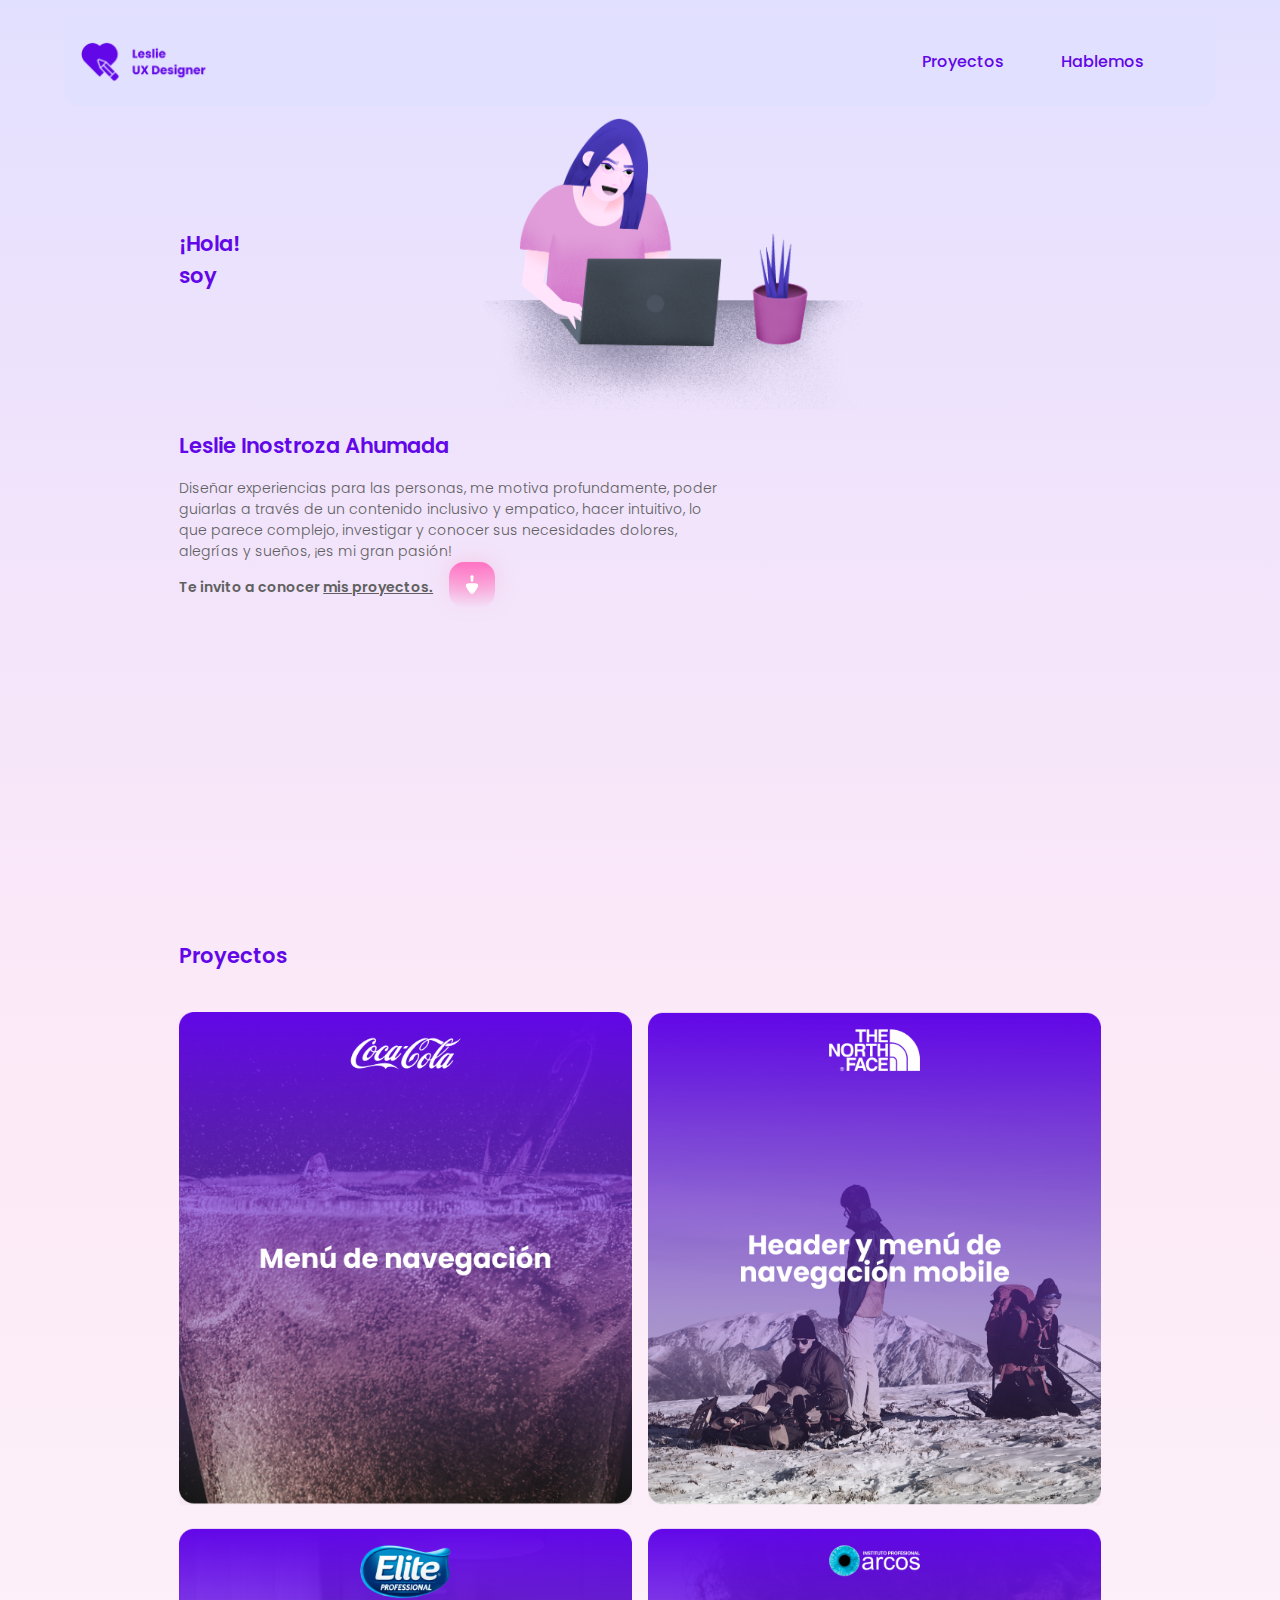
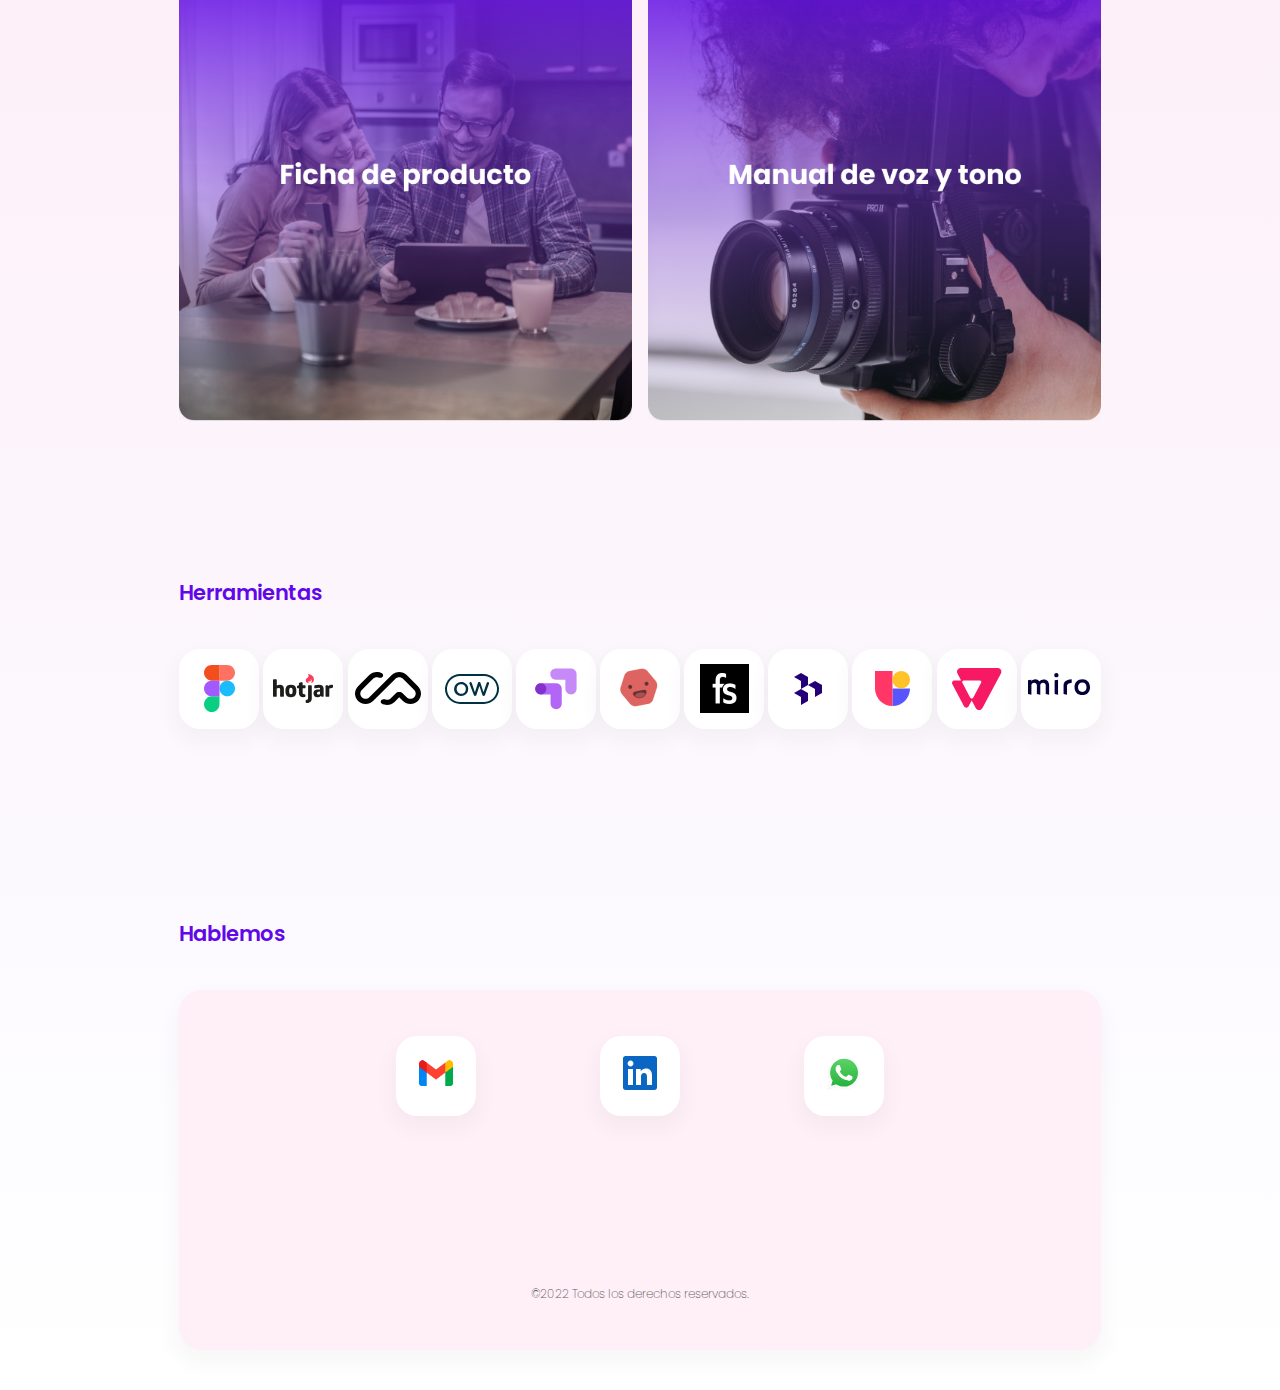
==== commit 94c4ada2: "meta description" ====
--- a/index.html
+++ b/index.html
@@ -6,7 +6,7 @@
   <meta http-equiv="X-UA-Compatible" content="IE=edge">
   <meta name="viewport" content="width=device-width, initial-scale=1.0">
   <title>Leslie Inostroza | UX Designer</title>
-  <meta name="description" content="">
+  <meta name="description" content="Diseñar experiencias para las personas, me motiva profundamente, poder guiarlas a través de un contenido inclusivo y empatico, hacer intuitivo, lo que parece complejo, investigar y conocer sus necesidades dolores, alegrías y sueños, ¡es mi gran pasión!">
   <link rel="shortcut icon" href="file/favicon.ico" type="image/x-icon">
   <link rel="icon" href="file/favicon.ico" type="image/x-icon">
   <link rel="preconnect" href="https://fonts.googleapis.com">
